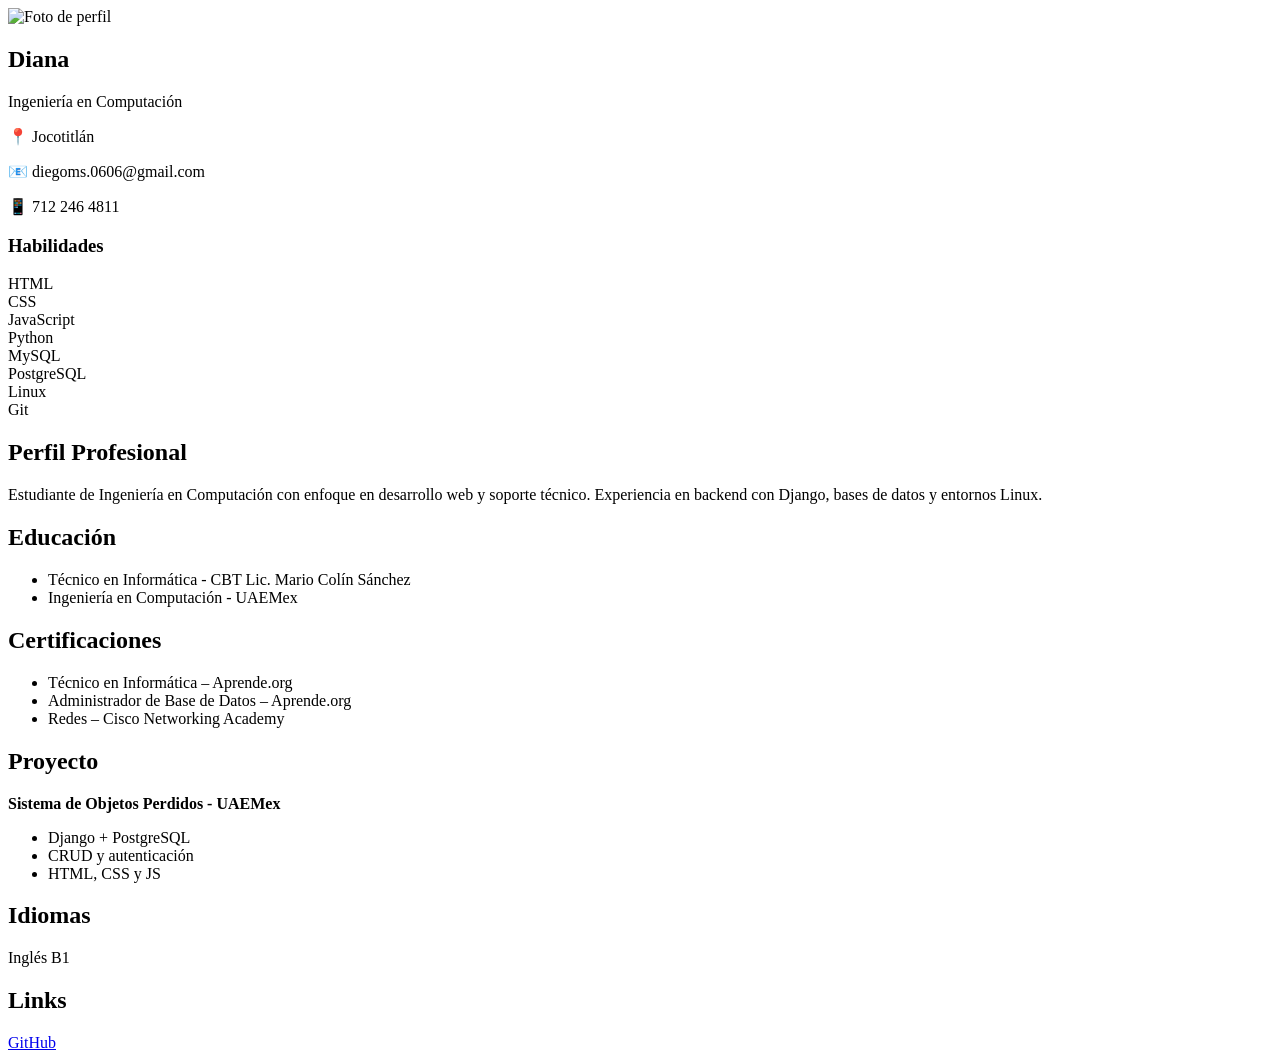
==== index.html @ f101af48 "Primer cambio Diana" ====
<!DOCTYPE html>
<html lang="es">
<head>
    <meta charset="UTF-8">
    <title>CV - Diana</title>
    <link rel="stylesheet" href="css/styles.css">
    <meta name="viewport" content="width=device-width, initial-scale=1.0">
</head>
<body>

<div class="wrapper">

    <aside class="sidebar">
        <img src="img/dms.jpeg" alt="Foto de perfil" class="profile-pic">

        <h1>Diana</h1>
        <p class="role">Ingeniería en Computación</p>

        <div class="contact">
            <p>📍 Jocotitlán</p>
            <p>📧 diegoms.0606@gmail.com</p>
            <p>📱 712 246 4811</p>
        </div>

        <div class="skills">
            <h3>Habilidades</h3>
            <div class="skill">HTML</div>
            <div class="skill">CSS</div>
            <div class="skill">JavaScript</div>
            <div class="skill">Python</div>
            <div class="skill">MySQL</div>
            <div class="skill">PostgreSQL</div>
            <div class="skill">Linux</div>
            <div class="skill">Git</div>
        </div>
    </aside>

    <main class="content">

        <section class="card">
            <h2>Perfil Profesional</h2>
            <p>
                Estudiante de Ingeniería en Computación con enfoque en desarrollo web y soporte técnico.
                Experiencia en backend con Django, bases de datos y entornos Linux.
            </p>
        </section>

        <section class="card">
            <h2>Educación</h2>
            <ul>
                <li>Técnico en Informática - CBT Lic. Mario Colín Sánchez</li>
                <li>Ingeniería en Computación - UAEMex</li>
            </ul>
        </section>

        <section class="card">
            <h2>Certificaciones</h2>
            <ul>
                <li>Técnico en Informática – Aprende.org</li>
                <li>Administrador de Base de Datos – Aprende.org</li>
                <li>Redes – Cisco Networking Academy</li>
            </ul>
        </section>

        <section class="card">
            <h2>Proyecto</h2>
            <p><strong>Sistema de Objetos Perdidos - UAEMex</strong></p>
            <ul>
                <li>Django + PostgreSQL</li>
                <li>CRUD y autenticación</li>
                <li>HTML, CSS y JS</li>
            </ul>
        </section>

        <section class="card">
            <h2>Idiomas</h2>
            <p>Inglés B1</p>
        </section>

        <section class="card">
            <h2>Links</h2>
            <a href="https://github.com/DiegoMS0606" target="_blank" class="btn">GitHub</a>
        </section>

    </main>

</div>

</body>
</html>
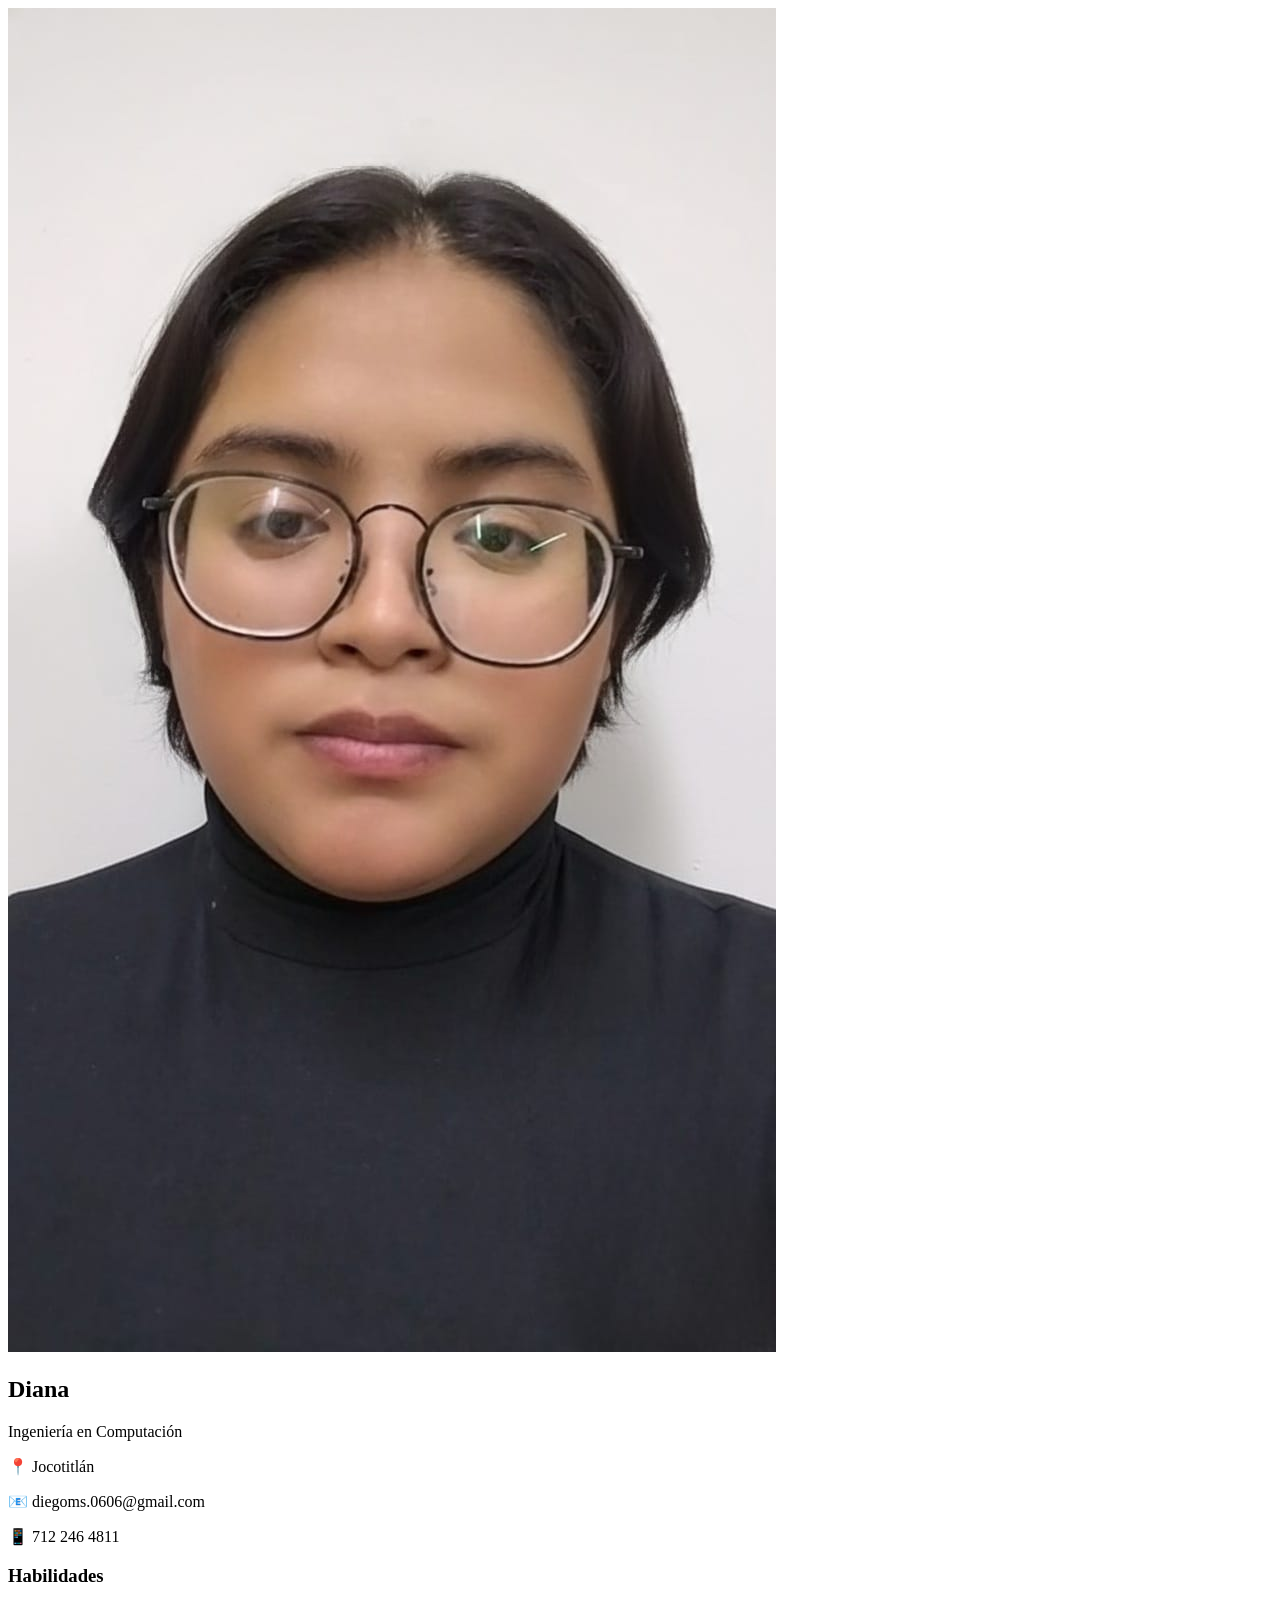
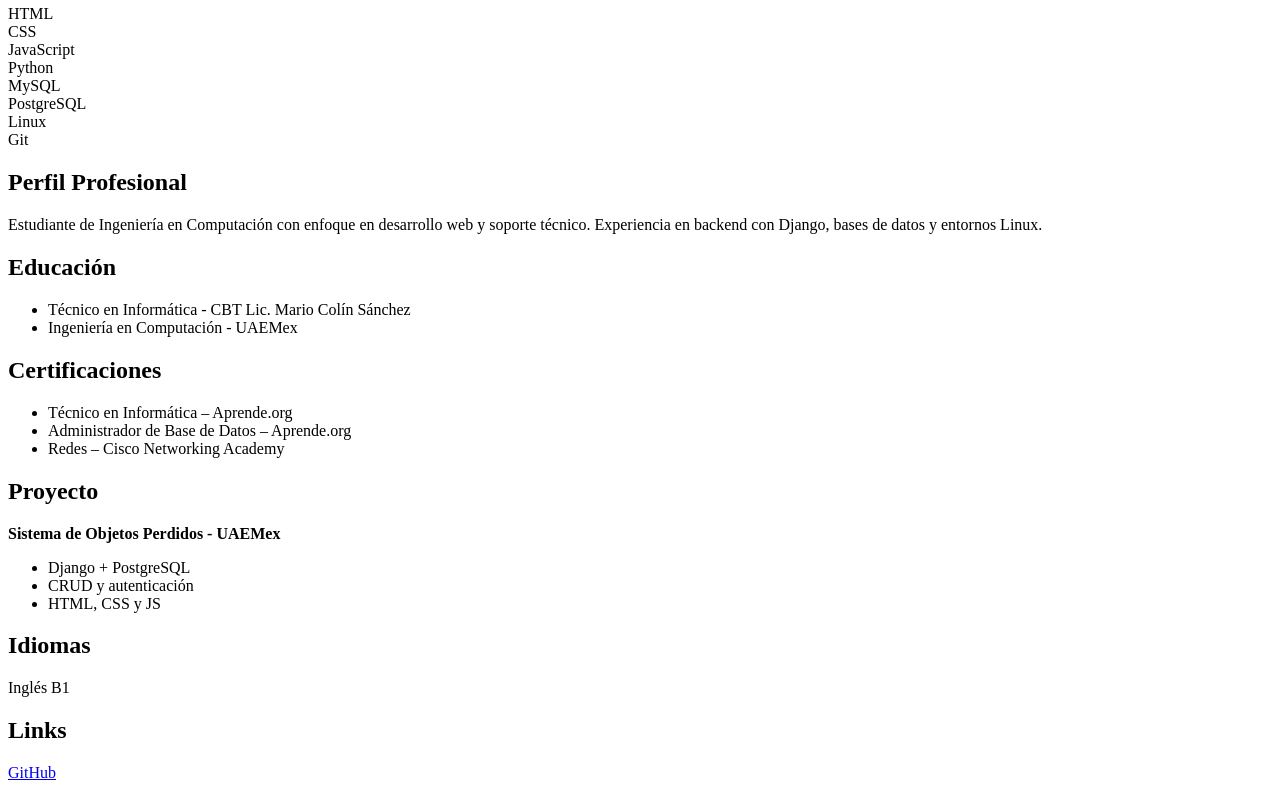
==== commit 5a979576: "Modificando index" ====
--- a/index.html
+++ b/index.html
@@ -11,7 +11,7 @@
 <div class="wrapper">
 
     <aside class="sidebar">
-        <img src="img/dms.jpeg" alt="Foto de perfil" class="profile-pic">
+        <img src="img/dibg.jpeg" alt="Foto de perfil" class="profile-pic">
 
         <h1>Diana</h1>
         <p class="role">Ingeniería en Computación</p>
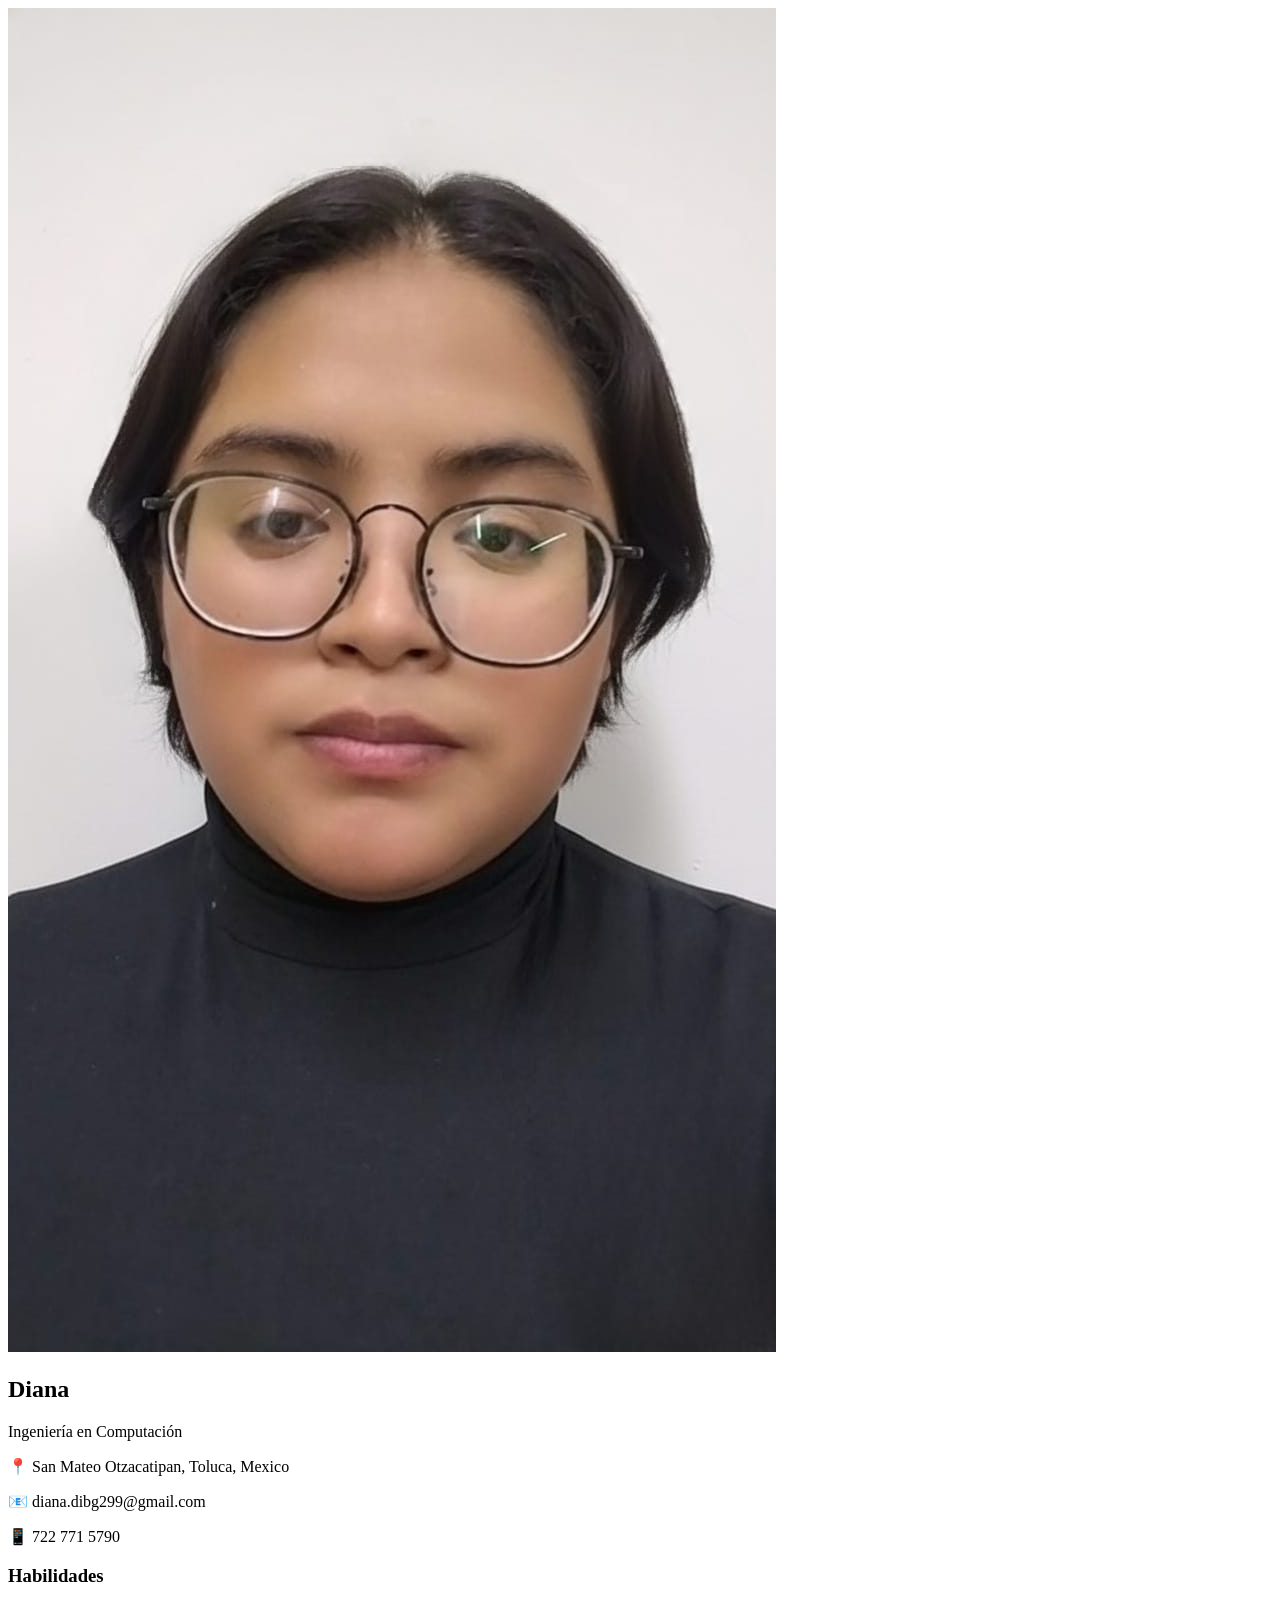
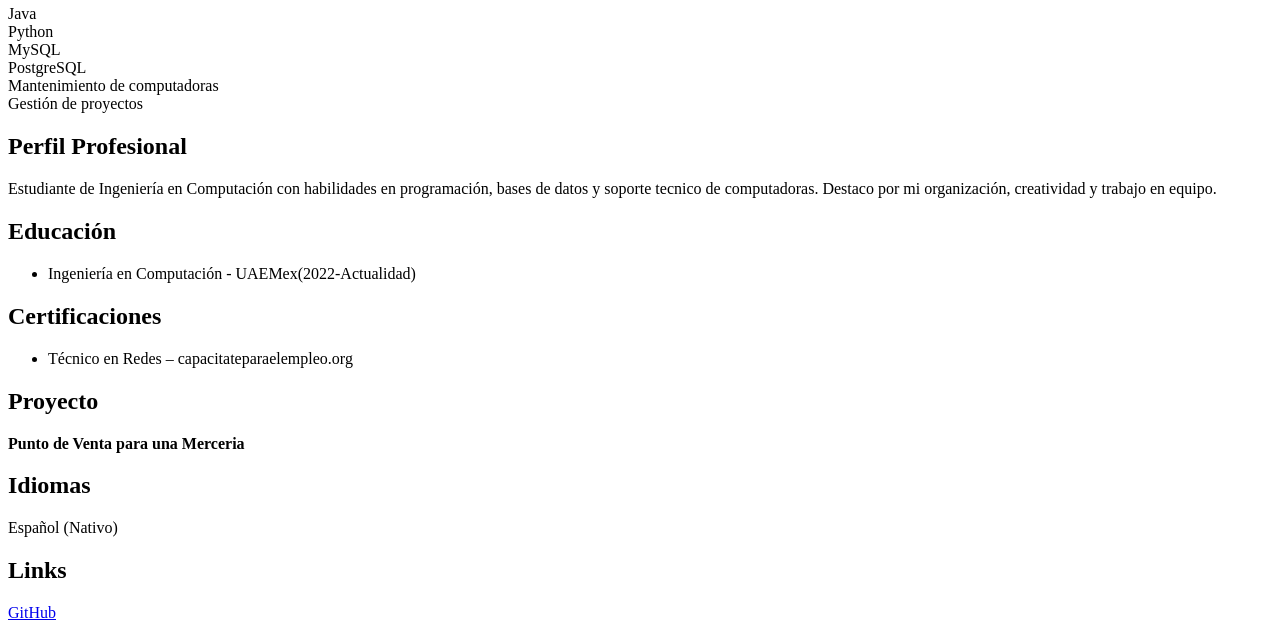
==== commit 6c0da7b4: "Modificando index" ====
--- a/index.html
+++ b/index.html
@@ -17,21 +17,19 @@
         <p class="role">Ingeniería en Computación</p>
 
         <div class="contact">
-            <p>📍 Jocotitlán</p>
-            <p>📧 diegoms.0606@gmail.com</p>
-            <p>📱 712 246 4811</p>
+            <p>📍 San Mateo Otzacatipan, Toluca, Mexico</p>
+            <p>📧 diana.dibg299@gmail.com</p>
+            <p>📱 722 771 5790</p>
         </div>
 
         <div class="skills">
             <h3>Habilidades</h3>
-            <div class="skill">HTML</div>
-            <div class="skill">CSS</div>
-            <div class="skill">JavaScript</div>
+            <div class="skill">Java</div>
             <div class="skill">Python</div>
             <div class="skill">MySQL</div>
             <div class="skill">PostgreSQL</div>
-            <div class="skill">Linux</div>
-            <div class="skill">Git</div>
+            <div class="skill">Mantenimiento de computadoras</div>
+            <div class="skill">Gestión de proyectos</div>
         </div>
     </aside>
 
@@ -40,46 +38,39 @@
         <section class="card">
             <h2>Perfil Profesional</h2>
             <p>
-                Estudiante de Ingeniería en Computación con enfoque en desarrollo web y soporte técnico.
-                Experiencia en backend con Django, bases de datos y entornos Linux.
+                Estudiante de Ingeniería en Computación con habilidades en programación, bases de datos 
+                y soporte tecnico de computadoras. 
+                Destaco por mi organización, creatividad y trabajo en equipo.
             </p>
         </section>
 
         <section class="card">
             <h2>Educación</h2>
             <ul>
-                <li>Técnico en Informática - CBT Lic. Mario Colín Sánchez</li>
-                <li>Ingeniería en Computación - UAEMex</li>
+                <li>Ingeniería en Computación - UAEMex(2022-Actualidad)</li>
             </ul>
         </section>
 
         <section class="card">
             <h2>Certificaciones</h2>
             <ul>
-                <li>Técnico en Informática – Aprende.org</li>
-                <li>Administrador de Base de Datos – Aprende.org</li>
-                <li>Redes – Cisco Networking Academy</li>
+                <li>Técnico en Redes – capacitateparaelempleo.org</li>
             </ul>
         </section>
 
         <section class="card">
             <h2>Proyecto</h2>
-            <p><strong>Sistema de Objetos Perdidos - UAEMex</strong></p>
-            <ul>
-                <li>Django + PostgreSQL</li>
-                <li>CRUD y autenticación</li>
-                <li>HTML, CSS y JS</li>
-            </ul>
+            <p><strong>Punto de Venta para una Merceria</strong></p>
         </section>
 
         <section class="card">
             <h2>Idiomas</h2>
-            <p>Inglés B1</p>
+            <p>Español (Nativo)</p>
         </section>
 
         <section class="card">
             <h2>Links</h2>
-            <a href="https://github.com/DiegoMS0606" target="_blank" class="btn">GitHub</a>
+            <a href="https://github.com/DDD989" target="_blank" class="btn">GitHub</a>
         </section>
 
     </main>
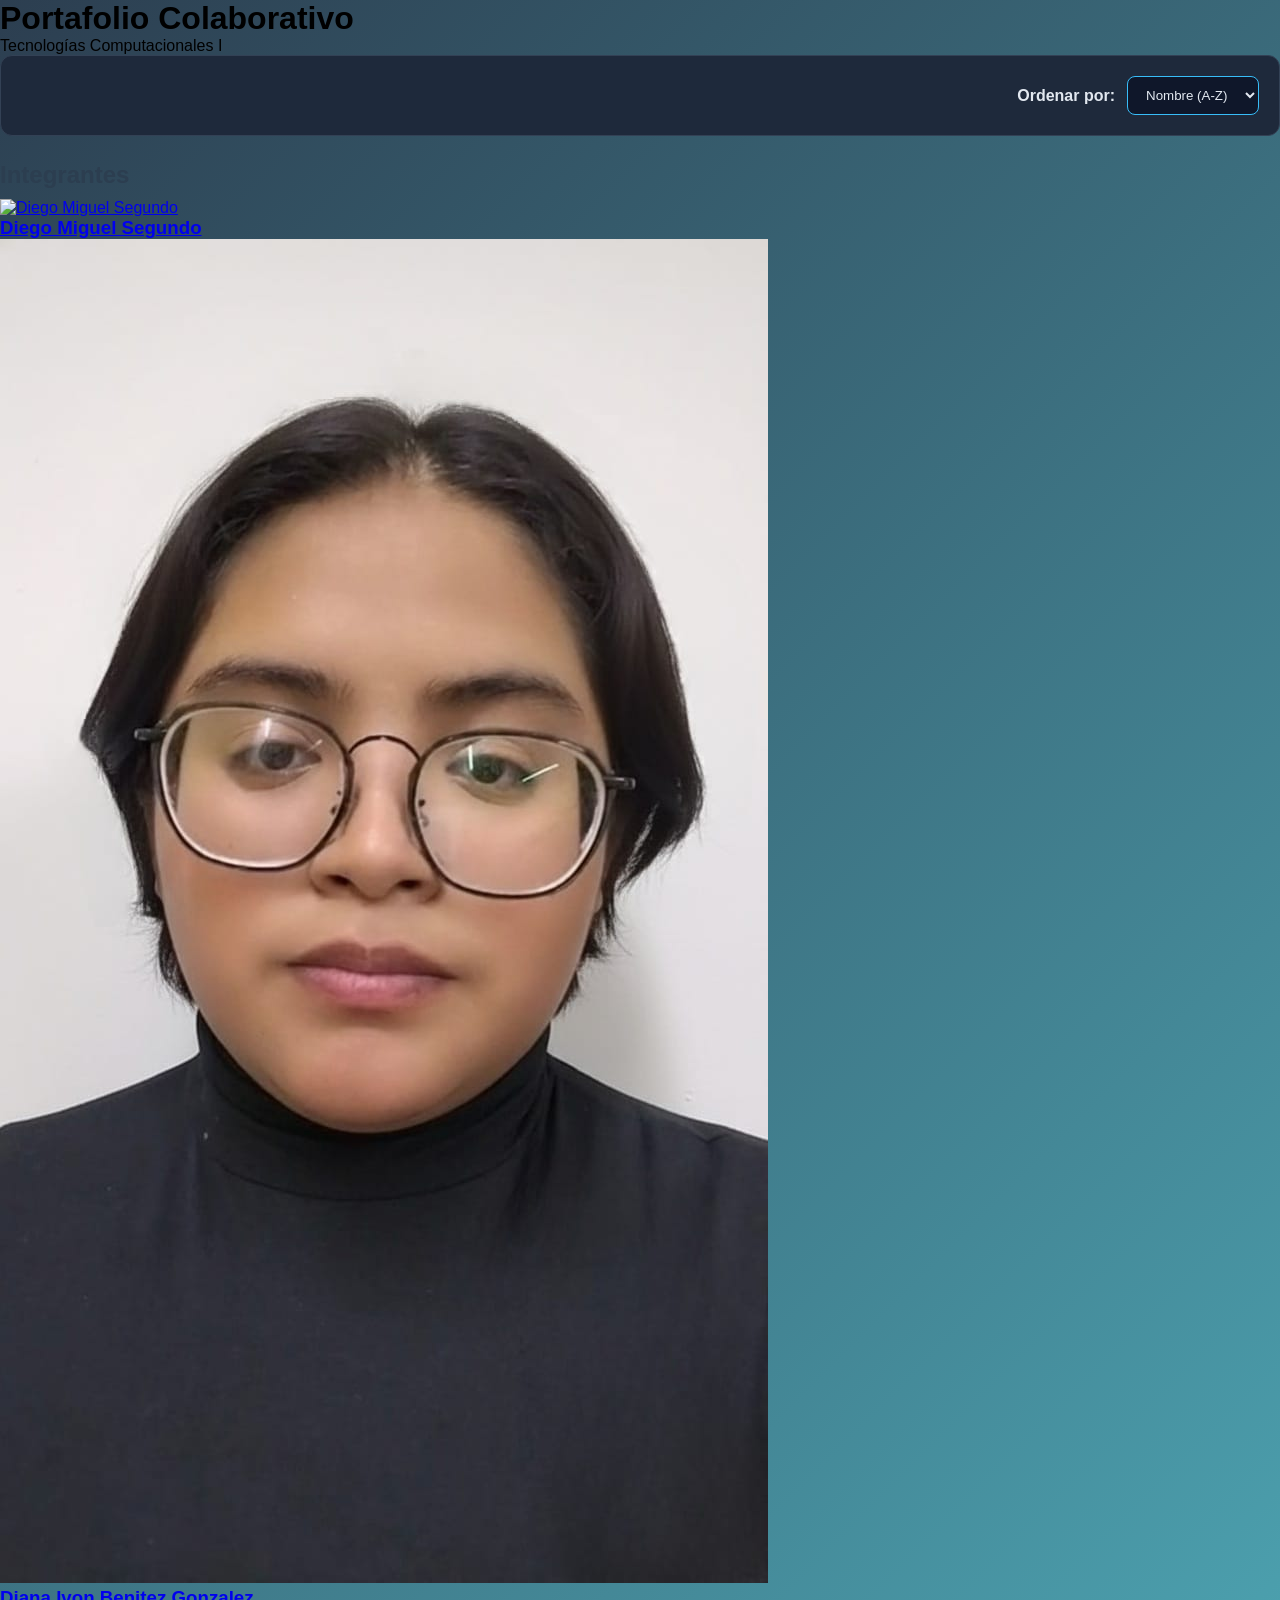
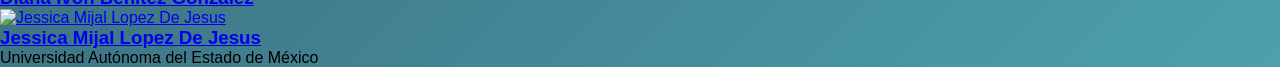
==== commit 265f6b19: "Cambio del index y agrega ordenamiento" ====
--- a/index.html
+++ b/index.html
@@ -1,81 +1,62 @@
-<!DOCTYPE html>
+<!doctype html>
 <html lang="es">
 <head>
-    <meta charset="UTF-8">
-    <title>CV - Diana</title>
+    <meta charset="UTF-8" />
+    <title>Portafolio Colaborativo</title>
+    <meta name="viewport" content="width=device-width, initial-scale=1.0" />
     <link rel="stylesheet" href="css/styles.css">
-    <meta name="viewport" content="width=device-width, initial-scale=1.0">
 </head>
-<body>
 
-<div class="wrapper">
+<body class="home">
+    <header>
+        <h1>Portafolio Colaborativo</h1>
+        <p>Tecnologías Computacionales I</p>
+    </header>
 
-    <aside class="sidebar">
-        <img src="img/dibg.jpeg" alt="Foto de perfil" class="profile-pic">
+    <main class="container">
 
-        <h1>Diana</h1>
-        <p class="role">Ingeniería en Computación</p>
-
-        <div class="contact">
-            <p>📍 San Mateo Otzacatipan, Toluca, Mexico</p>
-            <p>📧 diana.dibg299@gmail.com</p>
-            <p>📱 722 771 5790</p>
-        </div>
-
-        <div class="skills">
-            <h3>Habilidades</h3>
-            <div class="skill">Java</div>
-            <div class="skill">Python</div>
-            <div class="skill">MySQL</div>
-            <div class="skill">PostgreSQL</div>
-            <div class="skill">Mantenimiento de computadoras</div>
-            <div class="skill">Gestión de proyectos</div>
-        </div>
-    </aside>
-
-    <main class="content">
-
-        <section class="card">
-            <h2>Perfil Profesional</h2>
-            <p>
-                Estudiante de Ingeniería en Computación con habilidades en programación, bases de datos 
-                y soporte tecnico de computadoras. 
-                Destaco por mi organización, creatividad y trabajo en equipo.
-            </p>
+        <section class="controls">
+            <label for="sort">Ordenar por:</label>
+            <select id="sort">
+                <option value="az">Nombre (A-Z)</option>
+                <option value="za">Nombre (Z-A)</option>
+            </select>
         </section>
 
-        <section class="card">
-            <h2>Educación</h2>
-            <ul>
-                <li>Ingeniería en Computación - UAEMex(2022-Actualidad)</li>
-            </ul>
-        </section>
+        <section class="members">
+            <h2>Integrantes</h2>
+            <div class="grid" id="cards-container">
 
-        <section class="card">
-            <h2>Certificaciones</h2>
-            <ul>
-                <li>Técnico en Redes – capacitateparaelempleo.org</li>
-            </ul>
-        </section>
+                <div class="card-index" data-name="Diego Miguel Segundo">
+                    <a href="cv/dms/">
+                        <img src="img/dms.jpeg" alt="Diego Miguel Segundo">
+                        <h3>Diego Miguel Segundo</h3>
+                    </a>
+                </div>
 
-        <section class="card">
-            <h2>Proyecto</h2>
-            <p><strong>Punto de Venta para una Merceria</strong></p>
-        </section>
+                <div class="card-index" data-name="Diana Ivon Benitez Gonzalez">
+                    <a href="cv/dibg/">
+                        <img src="img/dibg.jpeg" alt="Diana Ivon Benitez Gonzalez">
+                        <h3>Diana Ivon Benitez Gonzalez</h3>
+                    </a>
+                </div>
 
-        <section class="card">
-            <h2>Idiomas</h2>
-            <p>Español (Nativo)</p>
-        </section>
+                <div class="card-index" data-name="Jessica Mijal Lopez De Jesus">
+                    <a href="cv/Mijal/">
+                        <img src="img/Mijal.jpeg" alt="Jessica Mijal Lopez De Jesus">
+                        <h3>Jessica Mijal Lopez De Jesus</h3>
+                    </a>
+                </div>
 
-        <section class="card">
-            <h2>Links</h2>
-            <a href="https://github.com/DDD989" target="_blank" class="btn">GitHub</a>
+            </div>
         </section>
 
     </main>
 
-</div>
+    <footer>
+        <p>Universidad Autónoma del Estado de México</p>
+    </footer>
 
+    <script src="js/main.js"></script>
 </body>
 </html>
--- a/css/styles.css
+++ b/css/styles.css
@@ -0,0 +1,150 @@
+* {
+    margin: 0;
+    padding: 0;
+    box-sizing: border-box;
+}
+
+body {
+    font-family: 'Segoe UI', sans-serif;
+    background: linear-gradient(135deg, #2c3e50, #4ca1af);
+    min-height: 100vh;
+}
+
+/* LAYOUT */
+
+.wrapper {
+    display: flex;
+    max-width: 1100px;
+    margin: 40px auto;
+    background: white;
+    border-radius: 12px;
+    overflow: hidden;
+    box-shadow: 0 20px 50px rgba(0,0,0,0.2);
+}
+
+/* SIDEBAR */
+
+.sidebar {
+    background: #2c3e50;
+    color: white;
+    width: 320px;
+    padding: 40px 30px;
+    text-align: center;
+}
+
+.profile-pic {
+    width: 150px;
+    height: 150px;
+    border-radius: 50%;
+    object-fit: cover;
+    border: 5px solid white;
+    margin-bottom: 15px;
+}
+
+.role {
+    opacity: 0.8;
+    margin-bottom: 20px;
+}
+
+.contact p {
+    margin: 6px 0;
+}
+
+/* SKILLS */
+
+.skills {
+    margin-top: 30px;
+}
+
+.skill {
+    background: rgba(255,255,255,0.15);
+    margin: 6px 0;
+    padding: 6px;
+    border-radius: 6px;
+    font-size: 14px;
+}
+
+/* CONTENT */
+
+.content {
+    flex: 1;
+    padding: 40px;
+    background: #f9fafc;
+}
+
+.card {
+    background: white;
+    padding: 20px;
+    margin-bottom: 20px;
+    border-radius: 10px;
+    box-shadow: 0 5px 15px rgba(0,0,0,0.05);
+}
+
+h2 {
+    margin-bottom: 10px;
+    color: #2c3e50;
+}
+
+/* BUTTON */
+
+.btn {
+    display: inline-block;
+    padding: 10px 15px;
+    background: #4ca1af;
+    color: white;
+    border-radius: 6px;
+    text-decoration: none;
+    transition: 0.3s;
+}
+
+.btn:hover {
+    background: #2c3e50;
+}
+
+/* 📱 RESPONSIVE */
+
+@media (max-width: 900px) {
+    .wrapper {
+        flex-direction: column;
+    }
+
+    .sidebar {
+        width: 100%;
+    }
+
+    .content {
+        padding: 25px;
+    }
+
+    .profile-pic {
+        width: 120px;
+        height: 120px;
+    }
+}
+
+.controls {
+    background: #1e293b;
+    border: 1px solid #334155;
+    border-radius: 12px;
+    padding: 20px;
+    margin-bottom: 25px;
+    display: flex;
+    gap: 12px;
+    align-items: center;
+    justify-content: flex-end;
+    flex-wrap: wrap;
+}
+
+.controls label {
+    color: #e2e8f0;
+    font-weight: bold;
+}
+
+.controls select {
+    padding: 10px 14px;
+    border-radius: 8px;
+    border: 1px solid #38bdf8;
+    background: #0f172a;
+    color: #e2e8f0;
+    cursor: pointer;
+}
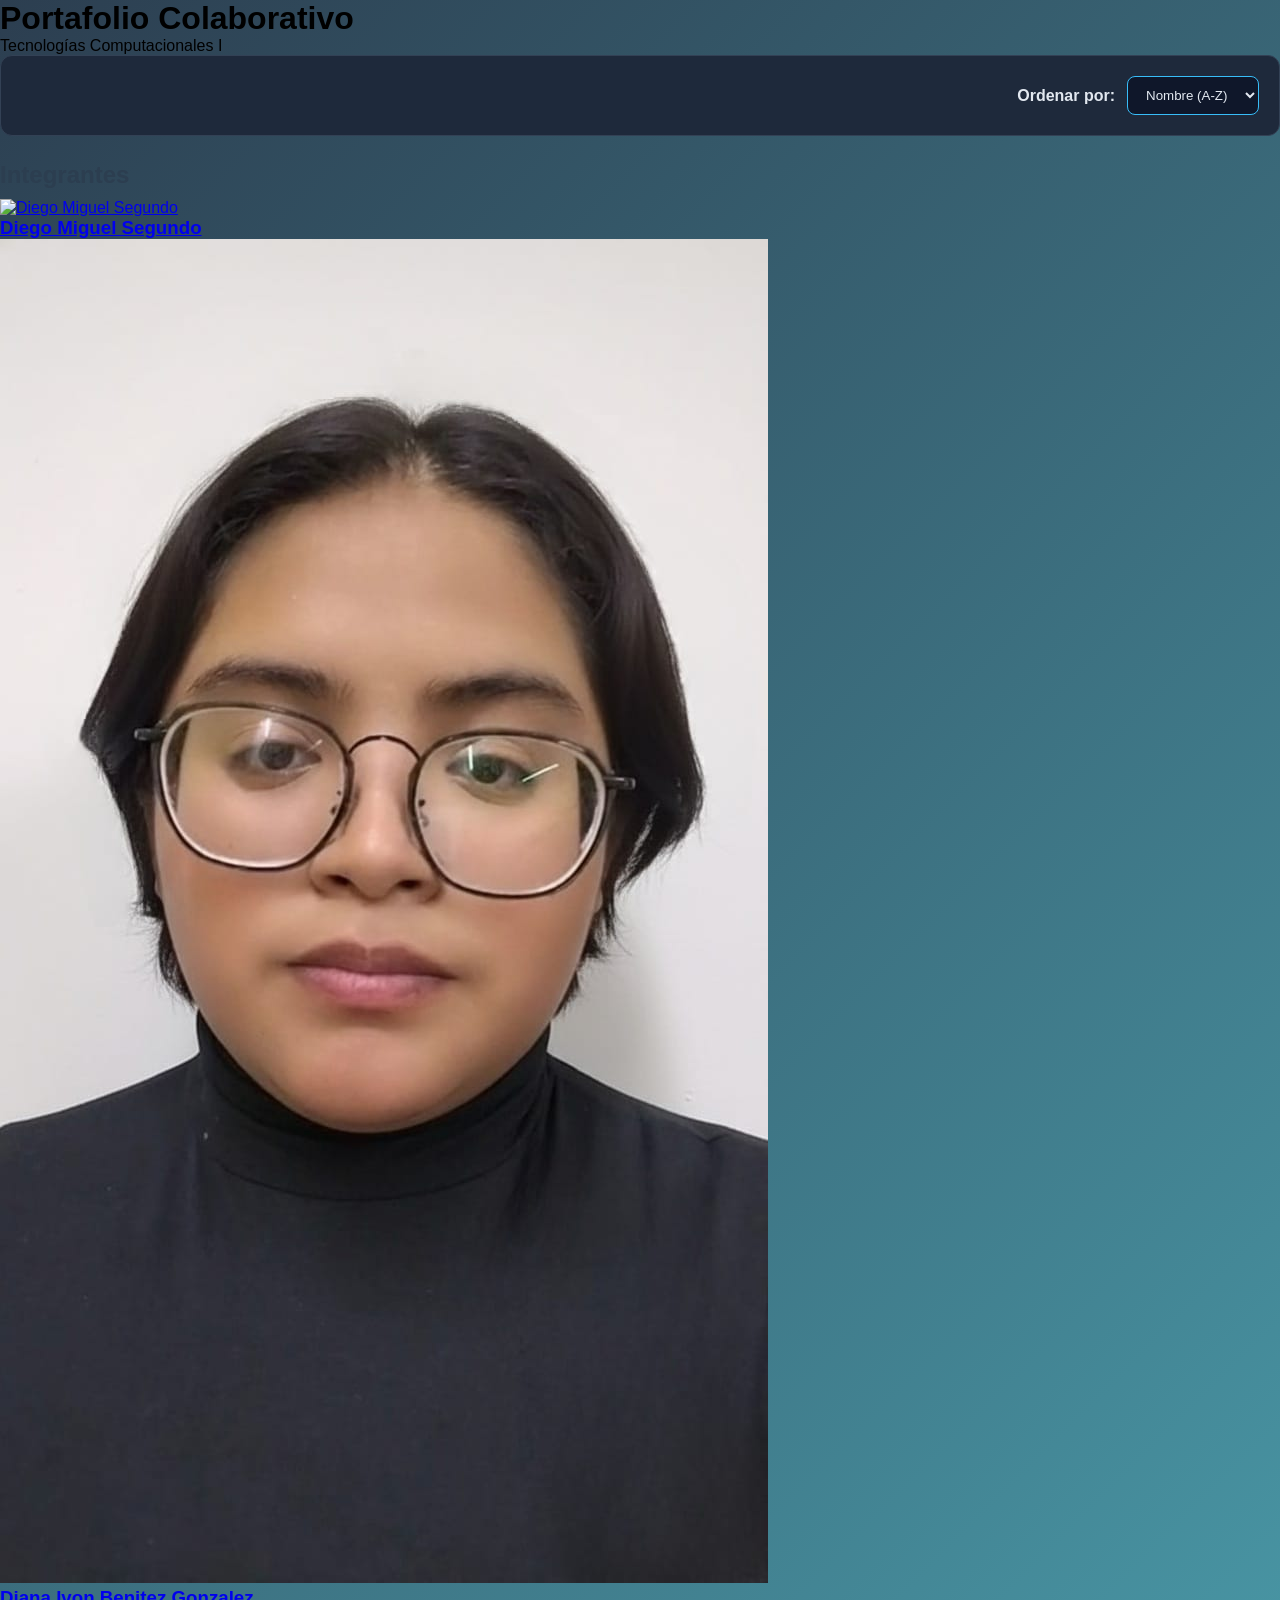
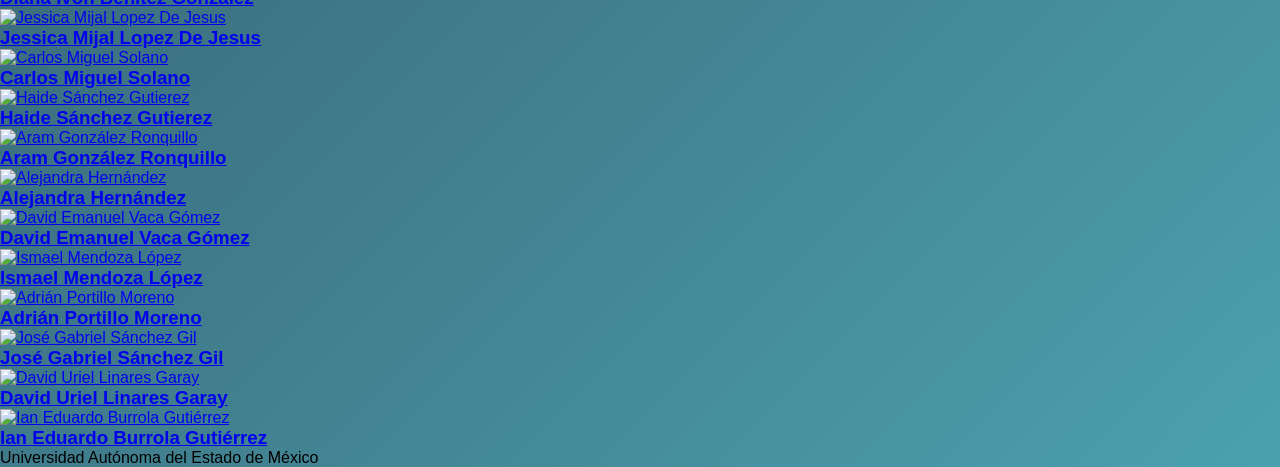
==== commit 32eb0328: "Cambio del index y agrega ordenamiento" ====
--- a/index.html
+++ b/index.html
@@ -48,6 +48,76 @@
                     </a>
                 </div>
 
+                <div class="card-index" data-name="Carlos Miguel Solano">
+                    <a href="cv/cs/">
+                        <img src="img/CS.jpeg" alt="Carlos Miguel Solano" loading="lazy">
+                        <h3>Carlos Miguel Solano</h3>
+                    </a>
+                </div>
+
+                <div class="card-index" data-name="Haide Sánchez Gutierez">
+                    <a href="cv/hsg/">
+                        <img src="img/hsg.jpeg" alt="Haide Sánchez Gutierez" loading="lazy">
+                        <h3>Haide Sánchez Gutierez</h3>
+                    </a>
+                </div>
+
+                <div class="card-index" data-name="Aram González Ronquillo">
+                    <a href="cv/aram/">
+                        <img src="img/aram.jpeg" alt="Aram González Ronquillo" loading="lazy">
+                        <h3>Aram González Ronquillo</h3>
+                    </a>
+                </div>
+
+                <div class="card-index" data-name="Alejandra Hernández">
+                    <a href="cv/alejandra/">
+                        <img src="img/alejandra.jpg" alt="Alejandra Hernández" loading="lazy">
+                        <h3>Alejandra Hernández</h3>
+                    </a>
+                </div>
+
+                <div class="card-index" data-name="David Emanuel Vaca Gómez">
+                    <a href="cv/david/">
+                        <img src="img/david.jpeg" alt="David Emanuel Vaca Gómez" loading="lazy">
+                        <h3>David Emanuel Vaca Gómez</h3>
+                    </a>
+                </div>
+
+                <div class="card-index" data-name="Ismael Mendoza López">
+                    <a href="cv/ismael/">
+                        <img src="img/ismael.jpeg" alt="Ismael Mendoza López" loading="lazy">
+                        <h3>Ismael Mendoza López</h3>
+                    </a>
+                </div>
+
+                <div class="card-index" data-name="Adrián Portillo Moreno">
+                    <a href="cv/adrian/">
+                        <img src="img/adrian.jpg" alt="Adrián Portillo Moreno" loading="lazy">
+                        <h3>Adrián Portillo Moreno</h3>
+                    </a>
+                </div>
+
+                  <div class="card-index" data-name="José Gabriel Sánchez Gil">
+                    <a href="cv/gabo/">
+                        <img src="img/gabo.jpeg" alt="José Gabriel Sánchez Gil" loading="lazy">
+                        <h3>José Gabriel Sánchez Gil</h3>
+                    </a>
+                </div>
+
+                <div class="card-index" data-name="David Uriel Linares Garay">
+                    <a href="cv/davidl/">
+                        <img src="img/davidl.jpeg" alt="David Uriel Linares Garay" loading="lazy">
+                        <h3>David Uriel Linares Garay</h3>
+                    </a>
+                </div>
+
+                <div class="card-index" data-name="Ian Eduardo Burrola Gutiérrez">
+                    <a href="cv/ian/">
+                        <img src="img/ian.jpeg" alt="Ian Eduardo Burrola Gutiérrez" loading="lazy">
+                        <h3>Ian Eduardo Burrola Gutiérrez</h3>
+                    </a>
+                </div>
+
             </div>
         </section>
 
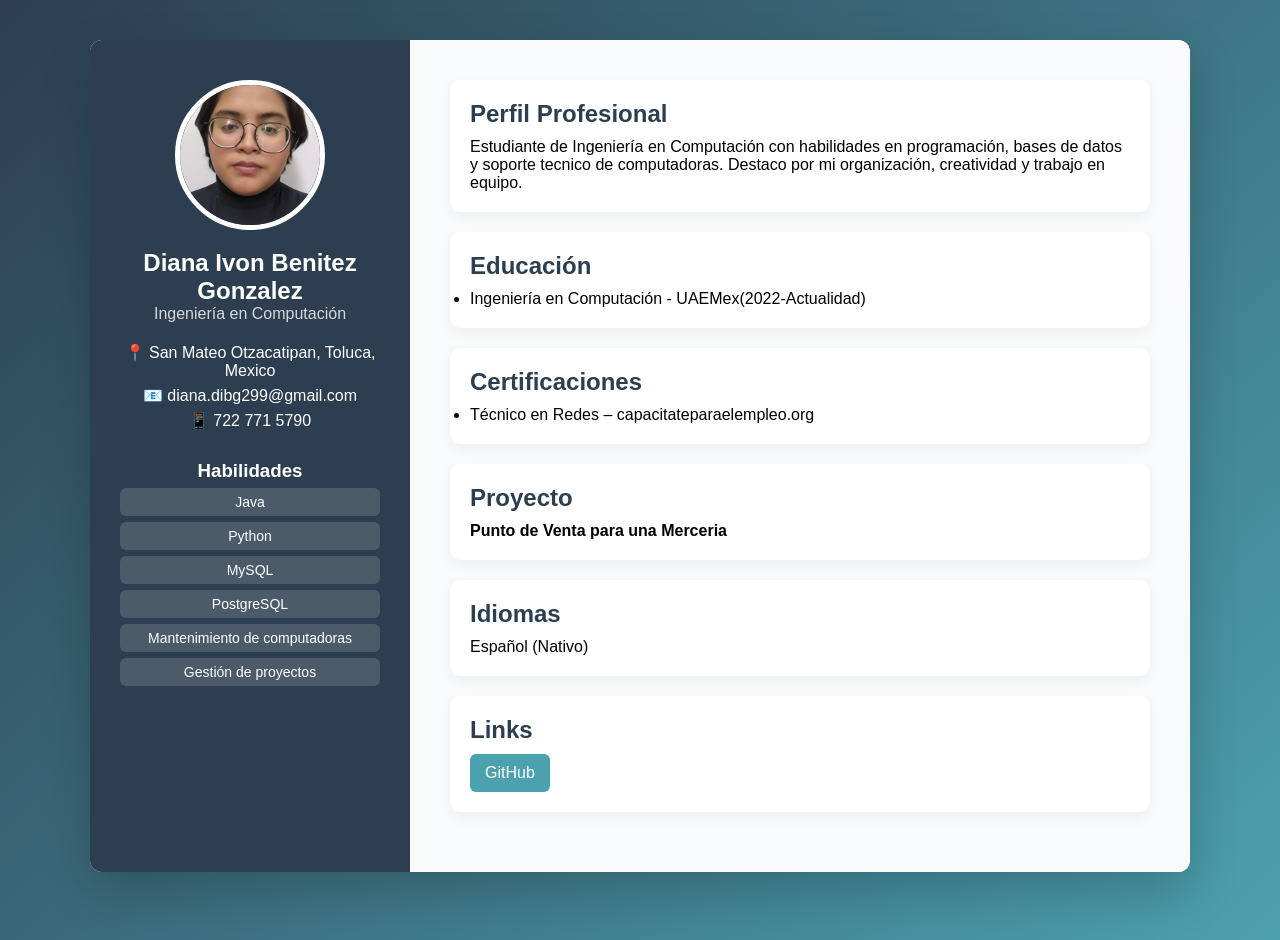
==== commit c29baba2: "Agrega ordenamiento con JS" ====
--- a/index.html
+++ b/index.html
@@ -1,132 +1,81 @@
-<!doctype html>
+<!DOCTYPE html>
 <html lang="es">
 <head>
-    <meta charset="UTF-8" />
-    <title>Portafolio Colaborativo</title>
-    <meta name="viewport" content="width=device-width, initial-scale=1.0" />
+    <meta charset="UTF-8">
+    <title>CV - Diana Ivon Benitez Gonzalez</title>
     <link rel="stylesheet" href="css/styles.css">
+    <meta name="viewport" content="width=device-width, initial-scale=1.0">
 </head>
+<body>
 
-<body class="home">
-    <header>
-        <h1>Portafolio Colaborativo</h1>
-        <p>Tecnologías Computacionales I</p>
-    </header>
+<div class="wrapper">
 
-    <main class="container">
+    <aside class="sidebar">
+        <img src="../../img/dibg.jpeg" alt="Foto de perfil" class="profile-pic">
 
-        <section class="controls">
-            <label for="sort">Ordenar por:</label>
-            <select id="sort">
-                <option value="az">Nombre (A-Z)</option>
-                <option value="za">Nombre (Z-A)</option>
-            </select>
+        <h1>Diana Ivon Benitez Gonzalez</h1>
+        <p class="role">Ingeniería en Computación</p>
+
+        <div class="contact">
+            <p>📍 San Mateo Otzacatipan, Toluca, Mexico</p>
+            <p>📧 diana.dibg299@gmail.com</p>
+            <p>📱 722 771 5790</p>
+        </div>
+
+        <div class="skills">
+            <h3>Habilidades</h3>
+            <div class="skill">Java</div>
+            <div class="skill">Python</div>
+            <div class="skill">MySQL</div>
+            <div class="skill">PostgreSQL</div>
+            <div class="skill">Mantenimiento de computadoras</div>
+            <div class="skill">Gestión de proyectos</div>
+        </div>
+    </aside>
+
+    <main class="content">
+
+        <section class="card">
+            <h2>Perfil Profesional</h2>
+            <p>
+                Estudiante de Ingeniería en Computación con habilidades en programación, bases de datos 
+                y soporte tecnico de computadoras. 
+                Destaco por mi organización, creatividad y trabajo en equipo.
+            </p>
         </section>
 
-        <section class="members">
-            <h2>Integrantes</h2>
-            <div class="grid" id="cards-container">
+        <section class="card">
+            <h2>Educación</h2>
+            <ul>
+                <li>Ingeniería en Computación - UAEMex(2022-Actualidad)</li>
+            </ul>
+        </section>
 
-                <div class="card-index" data-name="Diego Miguel Segundo">
-                    <a href="cv/dms/">
-                        <img src="img/dms.jpeg" alt="Diego Miguel Segundo">
-                        <h3>Diego Miguel Segundo</h3>
-                    </a>
-                </div>
+        <section class="card">
+            <h2>Certificaciones</h2>
+            <ul>
+                <li>Técnico en Redes – capacitateparaelempleo.org</li>
+            </ul>
+        </section>
 
-                <div class="card-index" data-name="Diana Ivon Benitez Gonzalez">
-                    <a href="cv/dibg/">
-                        <img src="img/dibg.jpeg" alt="Diana Ivon Benitez Gonzalez">
-                        <h3>Diana Ivon Benitez Gonzalez</h3>
-                    </a>
-                </div>
+        <section class="card">
+            <h2>Proyecto</h2>
+            <p><strong>Punto de Venta para una Merceria</strong></p>
+        </section>
 
-                <div class="card-index" data-name="Jessica Mijal Lopez De Jesus">
-                    <a href="cv/Mijal/">
-                        <img src="img/Mijal.jpeg" alt="Jessica Mijal Lopez De Jesus">
-                        <h3>Jessica Mijal Lopez De Jesus</h3>
-                    </a>
-                </div>
+        <section class="card">
+            <h2>Idiomas</h2>
+            <p>Español (Nativo)</p>
+        </section>
 
-                <div class="card-index" data-name="Carlos Miguel Solano">
-                    <a href="cv/cs/">
-                        <img src="img/CS.jpeg" alt="Carlos Miguel Solano" loading="lazy">
-                        <h3>Carlos Miguel Solano</h3>
-                    </a>
-                </div>
-
-                <div class="card-index" data-name="Haide Sánchez Gutierez">
-                    <a href="cv/hsg/">
-                        <img src="img/hsg.jpeg" alt="Haide Sánchez Gutierez" loading="lazy">
-                        <h3>Haide Sánchez Gutierez</h3>
-                    </a>
-                </div>
-
-                <div class="card-index" data-name="Aram González Ronquillo">
-                    <a href="cv/aram/">
-                        <img src="img/aram.jpeg" alt="Aram González Ronquillo" loading="lazy">
-                        <h3>Aram González Ronquillo</h3>
-                    </a>
-                </div>
-
-                <div class="card-index" data-name="Alejandra Hernández">
-                    <a href="cv/alejandra/">
-                        <img src="img/alejandra.jpg" alt="Alejandra Hernández" loading="lazy">
-                        <h3>Alejandra Hernández</h3>
-                    </a>
-                </div>
-
-                <div class="card-index" data-name="David Emanuel Vaca Gómez">
-                    <a href="cv/david/">
-                        <img src="img/david.jpeg" alt="David Emanuel Vaca Gómez" loading="lazy">
-                        <h3>David Emanuel Vaca Gómez</h3>
-                    </a>
-                </div>
-
-                <div class="card-index" data-name="Ismael Mendoza López">
-                    <a href="cv/ismael/">
-                        <img src="img/ismael.jpeg" alt="Ismael Mendoza López" loading="lazy">
-                        <h3>Ismael Mendoza López</h3>
-                    </a>
-                </div>
-
-                <div class="card-index" data-name="Adrián Portillo Moreno">
-                    <a href="cv/adrian/">
-                        <img src="img/adrian.jpg" alt="Adrián Portillo Moreno" loading="lazy">
-                        <h3>Adrián Portillo Moreno</h3>
-                    </a>
-                </div>
-
-                  <div class="card-index" data-name="José Gabriel Sánchez Gil">
-                    <a href="cv/gabo/">
-                        <img src="img/gabo.jpeg" alt="José Gabriel Sánchez Gil" loading="lazy">
-                        <h3>José Gabriel Sánchez Gil</h3>
-                    </a>
-                </div>
-
-                <div class="card-index" data-name="David Uriel Linares Garay">
-                    <a href="cv/davidl/">
-                        <img src="img/davidl.jpeg" alt="David Uriel Linares Garay" loading="lazy">
-                        <h3>David Uriel Linares Garay</h3>
-                    </a>
-                </div>
-
-                <div class="card-index" data-name="Ian Eduardo Burrola Gutiérrez">
-                    <a href="cv/ian/">
-                        <img src="img/ian.jpeg" alt="Ian Eduardo Burrola Gutiérrez" loading="lazy">
-                        <h3>Ian Eduardo Burrola Gutiérrez</h3>
-                    </a>
-                </div>
-
-            </div>
+        <section class="card">
+            <h2>Links</h2>
+            <a href="https://github.com/DDD989" target="_blank" class="btn">GitHub</a>
         </section>
 
     </main>
 
-    <footer>
-        <p>Universidad Autónoma del Estado de México</p>
-    </footer>
+</div>
 
-    <script src="js/main.js"></script>
 </body>
 </html>
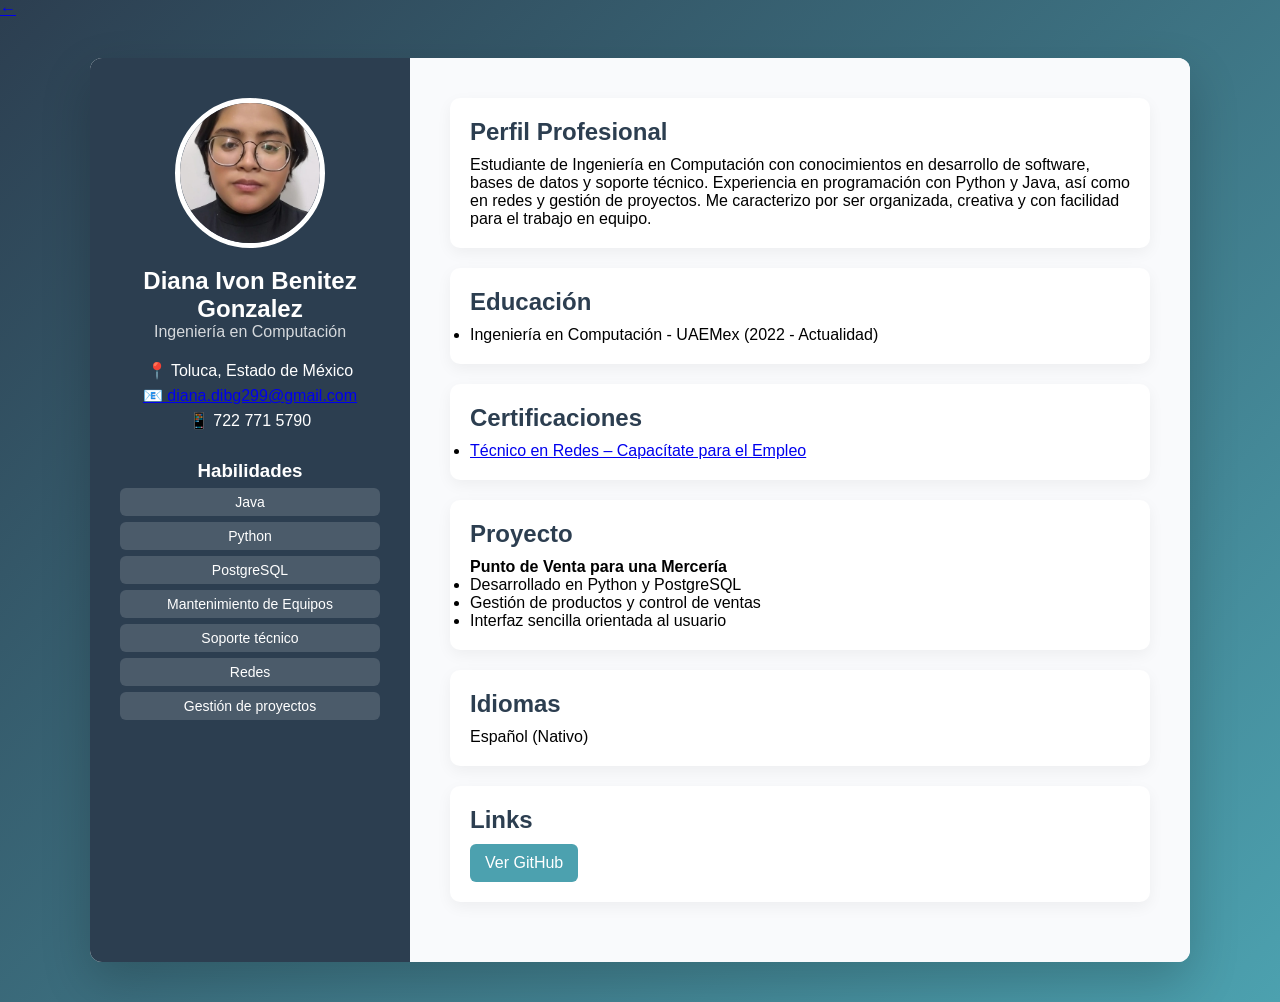
==== commit 423926e9: "Actualización de CV de Diana" ====
--- a/index.html
+++ b/index.html
@@ -3,22 +3,28 @@
 <head>
     <meta charset="UTF-8">
     <title>CV - Diana Ivon Benitez Gonzalez</title>
-    <link rel="stylesheet" href="css/styles.css">
+    <link rel="stylesheet" href="../../css/styles.css">
     <meta name="viewport" content="width=device-width, initial-scale=1.0">
 </head>
-<body>
+<body class="cv">
+
+<a href="../../index.html" class="back-btn">←</a>
 
 <div class="wrapper">
 
     <aside class="sidebar">
         <img src="../../img/dibg.jpeg" alt="Foto de perfil" class="profile-pic">
 
-        <h1>Diana Ivon Benitez Gonzalez</h1>
+        <h1 class="cv">Diana Ivon Benitez Gonzalez</h1>
         <p class="role">Ingeniería en Computación</p>
 
         <div class="contact">
-            <p>📍 San Mateo Otzacatipan, Toluca, Mexico</p>
-            <p>📧 diana.dibg299@gmail.com</p>
+            <p>📍 Toluca, Estado de México</p>
+            <p>
+                <a href="mailto:diana.dibg299@gmail.com?subject=Contacto desde portafolio" title="Enviar correo">
+                    📧 diana.dibg299@gmail.com
+                </a>
+            </p>
             <p>📱 722 771 5790</p>
         </div>
 
@@ -26,9 +32,10 @@
             <h3>Habilidades</h3>
             <div class="skill">Java</div>
             <div class="skill">Python</div>
-            <div class="skill">MySQL</div>
             <div class="skill">PostgreSQL</div>
-            <div class="skill">Mantenimiento de computadoras</div>
+            <div class="skill">Mantenimiento de Equipos</div>
+            <div class="skill">Soporte técnico</div>
+            <div class="skill">Redes</div>
             <div class="skill">Gestión de proyectos</div>
         </div>
     </aside>
@@ -38,29 +45,39 @@
         <section class="card">
             <h2>Perfil Profesional</h2>
             <p>
-                Estudiante de Ingeniería en Computación con habilidades en programación, bases de datos 
-                y soporte tecnico de computadoras. 
-                Destaco por mi organización, creatividad y trabajo en equipo.
+                Estudiante de Ingeniería en Computación con conocimientos en desarrollo de software,
+                bases de datos y soporte técnico. Experiencia en programación con Python y Java,
+                así como en redes y gestión de proyectos. Me caracterizo por ser organizada,
+                creativa y con facilidad para el trabajo en equipo.
             </p>
         </section>
 
         <section class="card">
             <h2>Educación</h2>
             <ul>
-                <li>Ingeniería en Computación - UAEMex(2022-Actualidad)</li>
+                <li>Ingeniería en Computación - UAEMex (2022 - Actualidad)</li>
             </ul>
         </section>
 
         <section class="card">
             <h2>Certificaciones</h2>
             <ul>
-                <li>Técnico en Redes – capacitateparaelempleo.org</li>
+                <li>
+                    <a href="https://capacitateparaelempleo.org/verifica/24856217-11ab-4bd0-b1be-85578f487aae/eaa507dd-9378-4bbf-8896-7ee02feea95f" target="_blank" title="Ver certificado">
+                        Técnico en Redes – Capacítate para el Empleo
+                    </a>
+                </li>
             </ul>
         </section>
 
         <section class="card">
             <h2>Proyecto</h2>
-            <p><strong>Punto de Venta para una Merceria</strong></p>
+            <p><strong>Punto de Venta para una Mercería</strong></p>
+            <ul>
+                <li>Desarrollado en Python y PostgreSQL</li>
+                <li>Gestión de productos y control de ventas</li>
+                <li>Interfaz sencilla orientada al usuario</li>
+            </ul>
         </section>
 
         <section class="card">
@@ -70,7 +87,7 @@
 
         <section class="card">
             <h2>Links</h2>
-            <a href="https://github.com/DDD989" target="_blank" class="btn">GitHub</a>
+            <a href="https://github.com/DDD989" target="_blank" class="btn">Ver GitHub</a>
         </section>
 
     </main>
